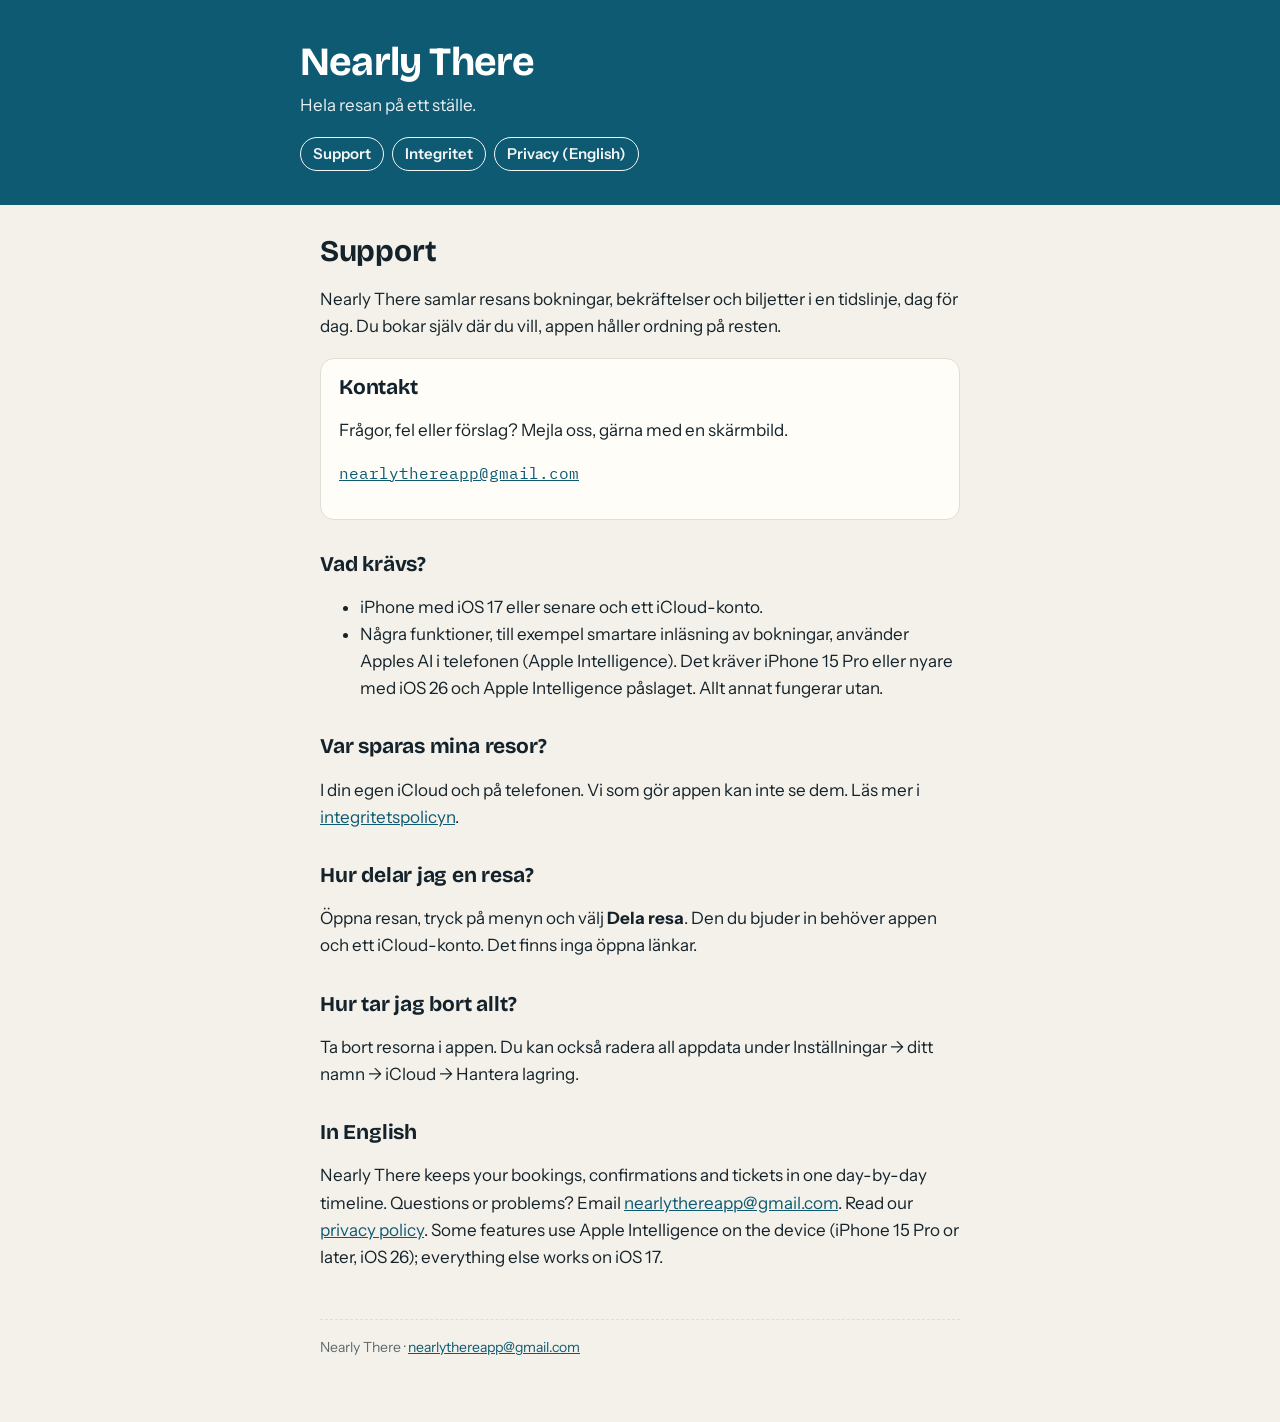
==== index.html @ 40d15160 "Supportsida och integritetspolicy (svenska och engelska) Co-Authored-By: Claude Opus 5.5 <noreply@an" ====
<!doctype html>
<html lang="sv">
<head>
<meta charset="utf-8">
<meta name="viewport" content="width=device-width, initial-scale=1">
<title>Nearly There – Support</title>
<meta name="description" content="Support och kontakt för appen Nearly There.">
<link rel="preconnect" href="https://fonts.googleapis.com">
<link rel="preconnect" href="https://fonts.gstatic.com" crossorigin>
<link href="https://fonts.googleapis.com/css2?family=Bricolage+Grotesque:opsz,wght@12..96,700&family=IBM+Plex+Mono:wght@500&family=Instrument+Sans:wght@400;600&display=swap" rel="stylesheet">
<link rel="stylesheet" href="style.css">
</head>
<body>
<header class="hero"><div class="inner">
<p class="brand">Nearly There</p>
<p class="tag">Hela resan på ett ställe.</p>
<nav><a href="./">Support</a><a href="integritet.html">Integritet</a><a href="privacy.html">Privacy (English)</a></nav>
</div></header>
<main>
<h1>Support</h1>
<p>Nearly There samlar resans bokningar, bekräftelser och biljetter i en tidslinje, dag för dag. Du bokar själv där du vill, appen håller ordning på resten.</p>

<div class="card">
<h2 style="margin-top:0">Kontakt</h2>
<p>Frågor, fel eller förslag? Mejla oss, gärna med en skärmbild.</p>
<p class="contact"><a href="mailto:nearlythereapp@gmail.com">nearlythereapp@gmail.com</a></p>
</div>

<h2>Vad krävs?</h2>
<ul>
<li>iPhone med iOS 17 eller senare och ett iCloud-konto.</li>
<li>Några funktioner, till exempel smartare inläsning av bokningar, använder Apples AI i telefonen (Apple Intelligence). Det kräver iPhone 15 Pro eller nyare med iOS 26 och Apple Intelligence påslaget. Allt annat fungerar utan.</li>
</ul>

<h2>Var sparas mina resor?</h2>
<p>I din egen iCloud och på telefonen. Vi som gör appen kan inte se dem. Läs mer i <a href="integritet.html">integritetspolicyn</a>.</p>

<h2>Hur delar jag en resa?</h2>
<p>Öppna resan, tryck på menyn och välj <strong>Dela resa</strong>. Den du bjuder in behöver appen och ett iCloud-konto. Det finns inga öppna länkar.</p>

<h2>Hur tar jag bort allt?</h2>
<p>Ta bort resorna i appen. Du kan också radera all appdata under Inställningar → ditt namn → iCloud → Hantera lagring.</p>

<h2 lang="en">In English</h2>
<p lang="en">Nearly There keeps your bookings, confirmations and tickets in one day-by-day timeline. Questions or problems? Email <a href="mailto:nearlythereapp@gmail.com">nearlythereapp@gmail.com</a>. Read our <a href="privacy.html">privacy policy</a>. Some features use Apple Intelligence on the device (iPhone 15 Pro or later, iOS 26); everything else works on iOS 17.</p>

<footer>Nearly There · <a href="mailto:nearlythereapp@gmail.com">nearlythereapp@gmail.com</a></footer>
</main>
</body>
</html>
---- style.css ----
:root {
  --bg: #f4f1ea; --surface: #fffdf8; --ink: #14232b; --muted: #5d6b72;
  --line: #e2ddd2; --accent: #0e5a73; --accent-ink: #ffffff; --accent-soft: #dcebef;
}
@media (prefers-color-scheme: dark) {
  :root {
    --bg: #0f1a1f; --surface: #172429; --ink: #eef2f3; --muted: #9fb0b6;
    --line: #2a3a40; --accent: #4fb3d1; --accent-ink: #0f1a1f; --accent-soft: #1d3a44;
  }
}
* { box-sizing: border-box; }
html { -webkit-text-size-adjust: 100%; }
body {
  margin: 0; background: var(--bg); color: var(--ink);
  font: 17px/1.6 "Instrument Sans", -apple-system, system-ui, sans-serif;
}
main { max-width: 680px; margin: 0 auto; padding: 0 20px 64px; }
a { color: var(--accent); }
header.hero {
  background: var(--accent); color: var(--accent-ink);
  padding: 40px 20px 34px; margin-bottom: 28px;
}
header.hero .inner { max-width: 680px; margin: 0 auto; }
.brand { font: 700 40px/1.1 "Bricolage Grotesque", -apple-system, sans-serif; letter-spacing: -0.02em; margin: 0; }
.tag { margin: 8px 0 0; opacity: 0.9; }
nav { display: flex; gap: 8px; flex-wrap: wrap; margin-top: 18px; }
nav a {
  color: var(--accent-ink); text-decoration: none; font-weight: 600; font-size: 15px;
  border: 1.5px solid currentColor; border-radius: 999px; padding: 4px 12px; opacity: 0.95;
}
h1, h2 { font-family: "Bricolage Grotesque", -apple-system, sans-serif; letter-spacing: -0.01em; line-height: 1.2; }
h1 { font-size: 30px; margin: 0 0 4px; }
h2 { font-size: 21px; margin: 32px 0 6px; }
.updated { color: var(--muted); font-size: 15px; margin: 0 0 20px; }
.card {
  background: var(--surface); border: 1px solid var(--line); border-radius: 14px;
  padding: 16px 18px; margin: 16px 0;
}
.card ul { margin: 0; padding-left: 20px; }
.contact { font-family: "IBM Plex Mono", ui-monospace, monospace; font-size: 16px; word-break: break-all; }
footer { color: var(--muted); font-size: 14px; margin-top: 48px; border-top: 1px dashed var(--line); padding-top: 16px; }
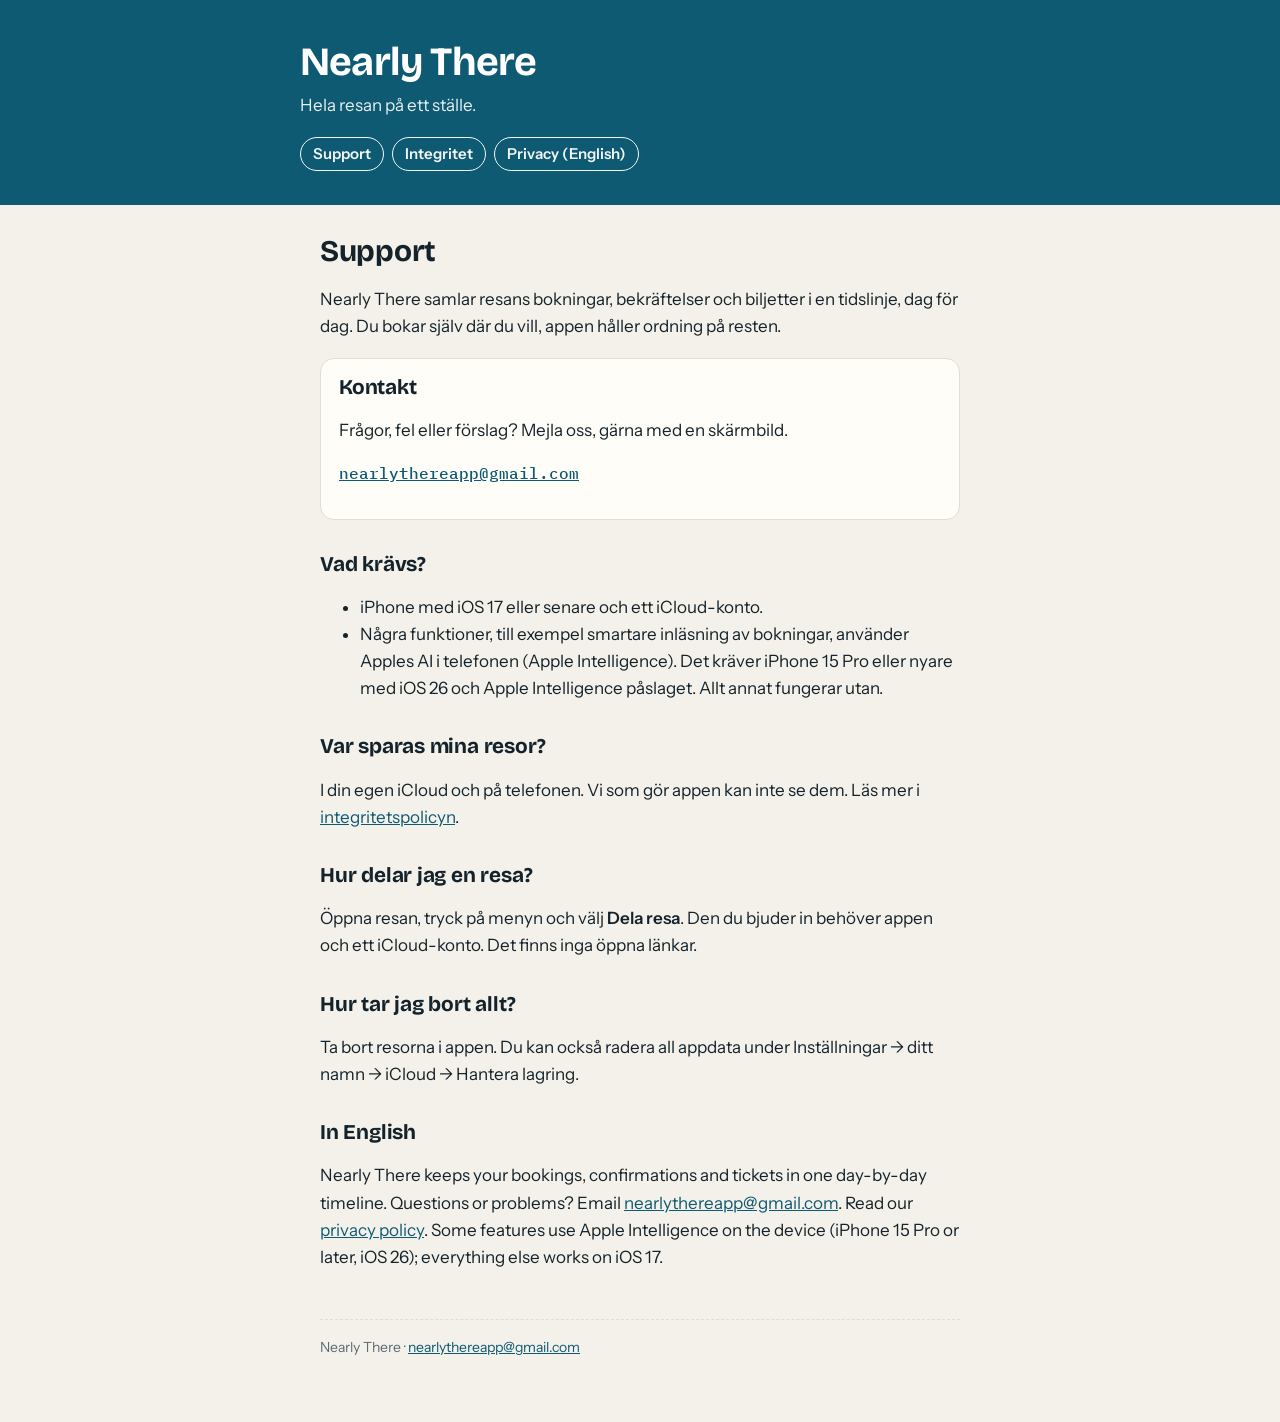
==== commit 7209ee66: "Typsnitten ligger på webbplatsen i stället för att hämtas från Google Fonts Co-Authored-By: Claude O" ====
--- a/index.html
+++ b/index.html
@@ -5,9 +5,6 @@
 <meta name="viewport" content="width=device-width, initial-scale=1">
 <title>Nearly There – Support</title>
 <meta name="description" content="Support och kontakt för appen Nearly There.">
-<link rel="preconnect" href="https://fonts.googleapis.com">
-<link rel="preconnect" href="https://fonts.gstatic.com" crossorigin>
-<link href="https://fonts.googleapis.com/css2?family=Bricolage+Grotesque:opsz,wght@12..96,700&family=IBM+Plex+Mono:wght@500&family=Instrument+Sans:wght@400;600&display=swap" rel="stylesheet">
 <link rel="stylesheet" href="style.css">
 </head>
 <body>
--- a/style.css
+++ b/style.css
@@ -1,3 +1,14 @@
+/* Typsnitten ligger på den här webbplatsen (SIL Open Font License, se fonts/OFL-licenser.txt).
+   Inget hämtas från Google eller någon annan, så besökarens IP-adress lämnas inte ut. */
+@font-face { font-family: "Bricolage Grotesque"; font-weight: 700; font-display: swap;
+  src: url("fonts/BricolageGrotesque-Bold.ttf") format("truetype"); }
+@font-face { font-family: "Instrument Sans"; font-weight: 400; font-display: swap;
+  src: url("fonts/InstrumentSans-Regular.ttf") format("truetype"); }
+@font-face { font-family: "Instrument Sans"; font-weight: 600; font-display: swap;
+  src: url("fonts/InstrumentSans-SemiBold.ttf") format("truetype"); }
+@font-face { font-family: "IBM Plex Mono"; font-weight: 500; font-display: swap;
+  src: url("fonts/IBMPlexMono-Medium.ttf") format("truetype"); }
+
 :root {
   --bg: #f4f1ea; --surface: #fffdf8; --ink: #14232b; --muted: #5d6b72;
   --line: #e2ddd2; --accent: #0e5a73; --accent-ink: #ffffff; --accent-soft: #dcebef;
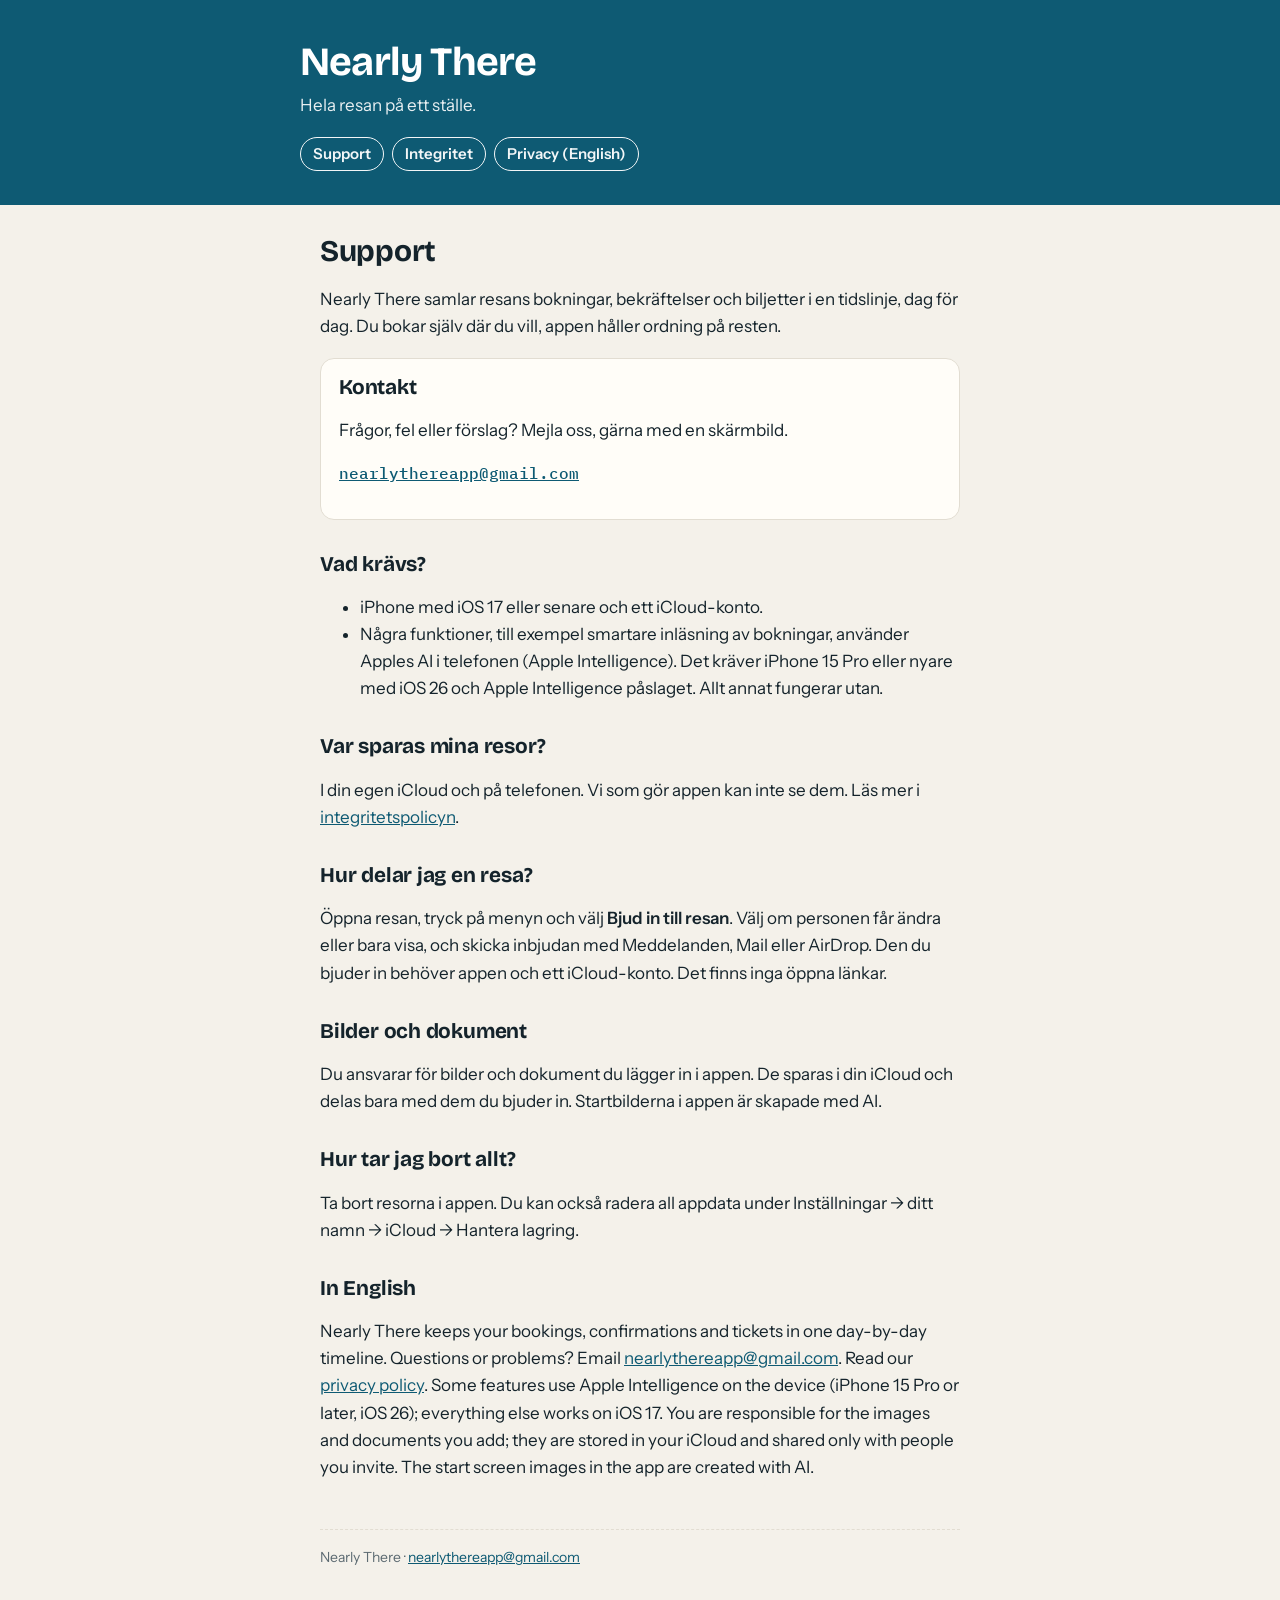
==== commit 1ff0db53: "Supportsidan: inbjudan med behörighet, ansvar för bilder och dokument, AI-skapade startbilder Co-Aut" ====
--- a/index.html
+++ b/index.html
@@ -33,13 +33,16 @@
 <p>I din egen iCloud och på telefonen. Vi som gör appen kan inte se dem. Läs mer i <a href="integritet.html">integritetspolicyn</a>.</p>
 
 <h2>Hur delar jag en resa?</h2>
-<p>Öppna resan, tryck på menyn och välj <strong>Dela resa</strong>. Den du bjuder in behöver appen och ett iCloud-konto. Det finns inga öppna länkar.</p>
+<p>Öppna resan, tryck på menyn och välj <strong>Bjud in till resan</strong>. Välj om personen får ändra eller bara visa, och skicka inbjudan med Meddelanden, Mail eller AirDrop. Den du bjuder in behöver appen och ett iCloud-konto. Det finns inga öppna länkar.</p>
+
+<h2>Bilder och dokument</h2>
+<p>Du ansvarar för bilder och dokument du lägger in i appen. De sparas i din iCloud och delas bara med dem du bjuder in. Startbilderna i appen är skapade med AI.</p>
 
 <h2>Hur tar jag bort allt?</h2>
 <p>Ta bort resorna i appen. Du kan också radera all appdata under Inställningar → ditt namn → iCloud → Hantera lagring.</p>
 
 <h2 lang="en">In English</h2>
-<p lang="en">Nearly There keeps your bookings, confirmations and tickets in one day-by-day timeline. Questions or problems? Email <a href="mailto:nearlythereapp@gmail.com">nearlythereapp@gmail.com</a>. Read our <a href="privacy.html">privacy policy</a>. Some features use Apple Intelligence on the device (iPhone 15 Pro or later, iOS 26); everything else works on iOS 17.</p>
+<p lang="en">Nearly There keeps your bookings, confirmations and tickets in one day-by-day timeline. Questions or problems? Email <a href="mailto:nearlythereapp@gmail.com">nearlythereapp@gmail.com</a>. Read our <a href="privacy.html">privacy policy</a>. Some features use Apple Intelligence on the device (iPhone 15 Pro or later, iOS 26); everything else works on iOS 17. You are responsible for the images and documents you add; they are stored in your iCloud and shared only with people you invite. The start screen images in the app are created with AI.</p>
 
 <footer>Nearly There · <a href="mailto:nearlythereapp@gmail.com">nearlythereapp@gmail.com</a></footer>
 </main>
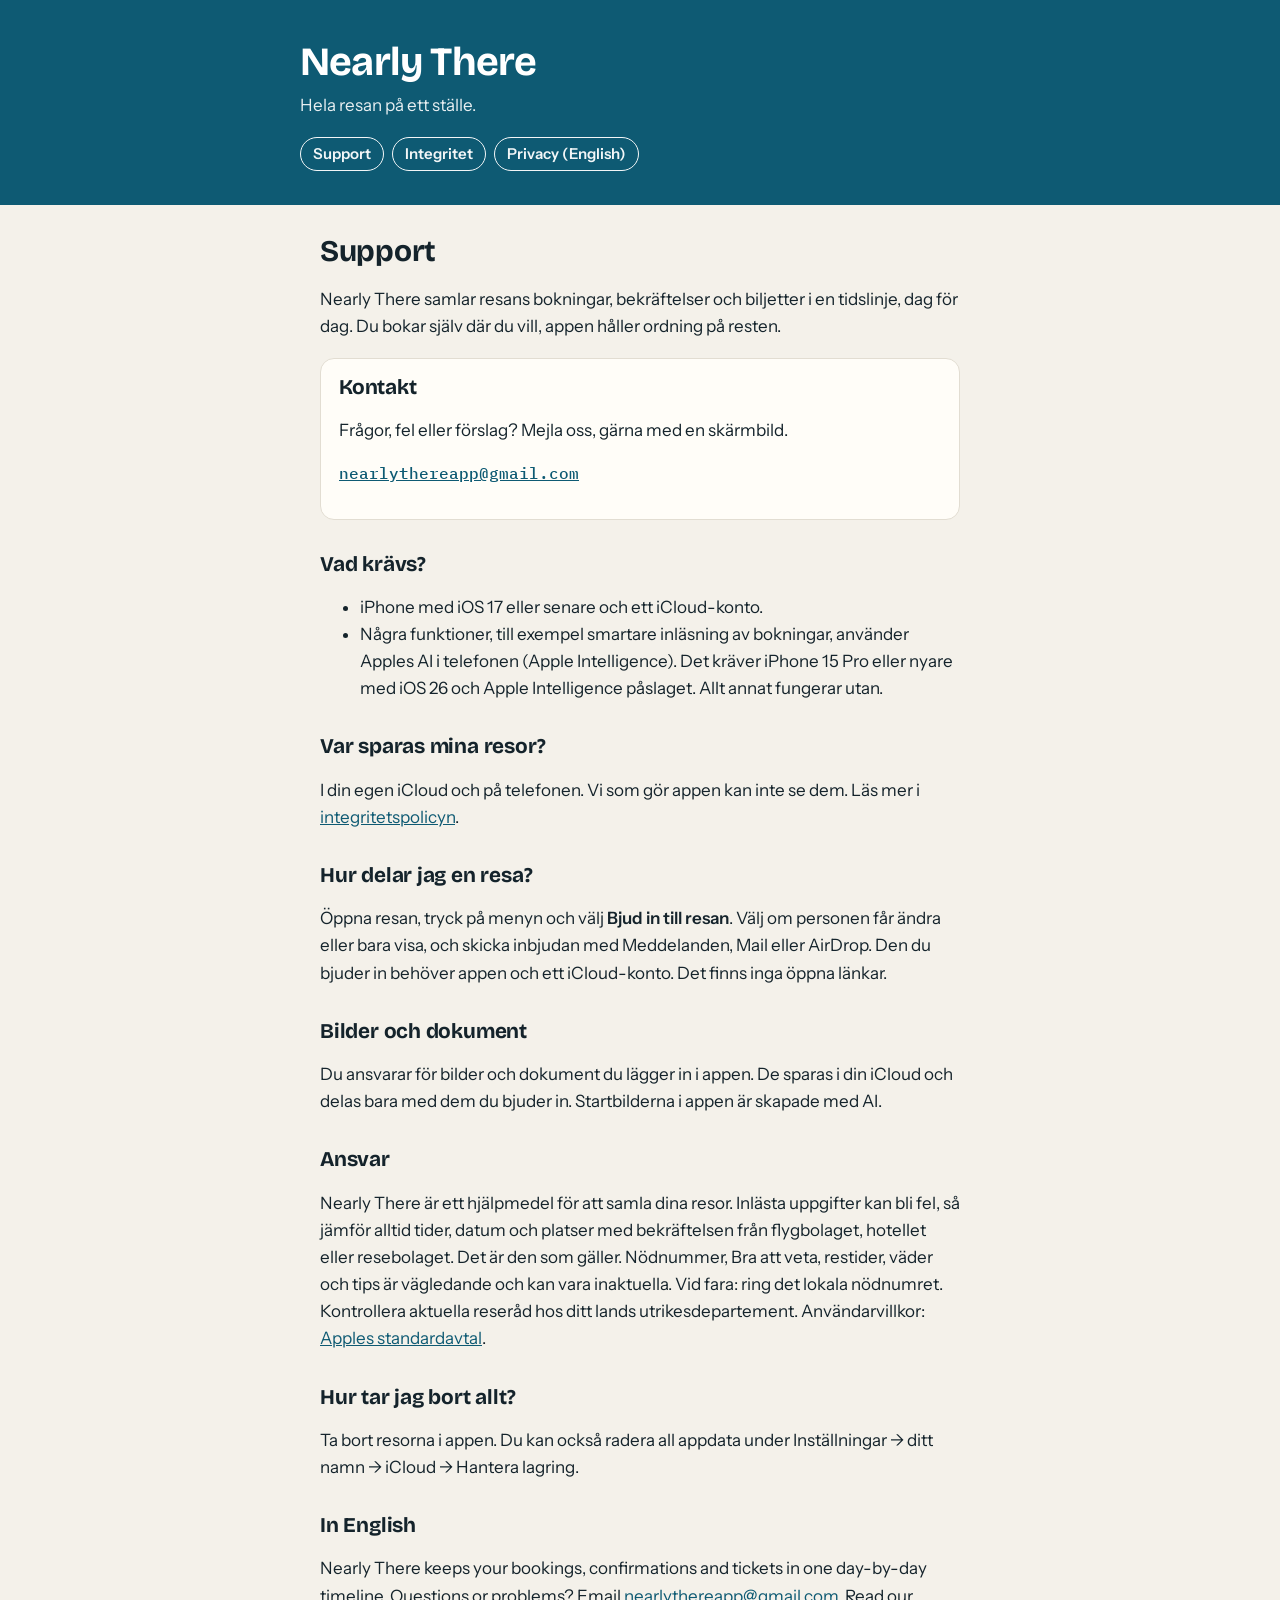
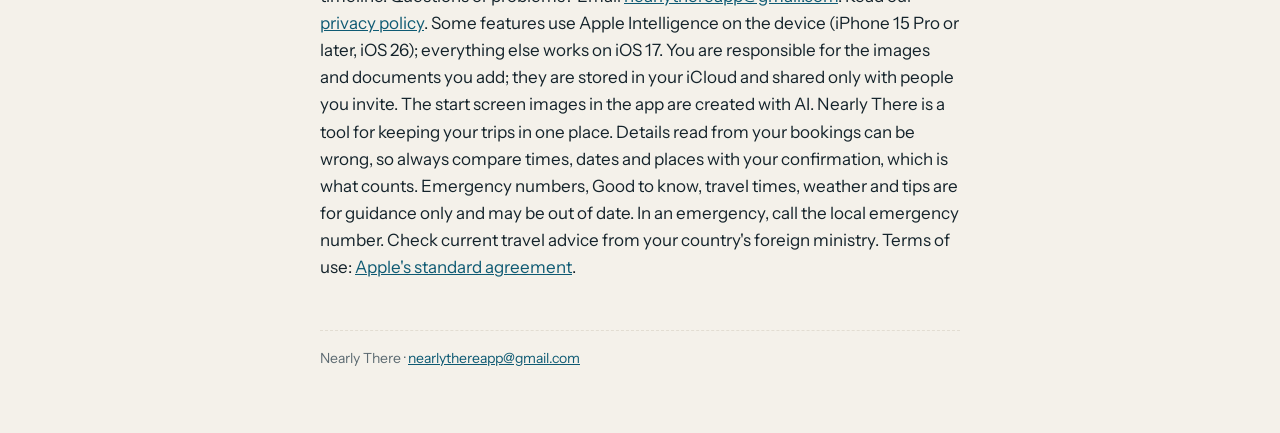
==== commit e7acc49d: "Ansvar på supportsidan Co-Authored-By: Claude Opus 5.5 <noreply@anthropic.com> Claude-Session: https" ====
--- a/index.html
+++ b/index.html
@@ -38,11 +38,14 @@
 <h2>Bilder och dokument</h2>
 <p>Du ansvarar för bilder och dokument du lägger in i appen. De sparas i din iCloud och delas bara med dem du bjuder in. Startbilderna i appen är skapade med AI.</p>
 
+<h2>Ansvar</h2>
+<p>Nearly There är ett hjälpmedel för att samla dina resor. Inlästa uppgifter kan bli fel, så jämför alltid tider, datum och platser med bekräftelsen från flygbolaget, hotellet eller resebolaget. Det är den som gäller. Nödnummer, Bra att veta, restider, väder och tips är vägledande och kan vara inaktuella. Vid fara: ring det lokala nödnumret. Kontrollera aktuella reseråd hos ditt lands utrikesdepartement. Användarvillkor: <a href="https://www.apple.com/legal/internet-services/itunes/dev/stdeula/">Apples standardavtal</a>.</p>
+
 <h2>Hur tar jag bort allt?</h2>
 <p>Ta bort resorna i appen. Du kan också radera all appdata under Inställningar → ditt namn → iCloud → Hantera lagring.</p>
 
 <h2 lang="en">In English</h2>
-<p lang="en">Nearly There keeps your bookings, confirmations and tickets in one day-by-day timeline. Questions or problems? Email <a href="mailto:nearlythereapp@gmail.com">nearlythereapp@gmail.com</a>. Read our <a href="privacy.html">privacy policy</a>. Some features use Apple Intelligence on the device (iPhone 15 Pro or later, iOS 26); everything else works on iOS 17. You are responsible for the images and documents you add; they are stored in your iCloud and shared only with people you invite. The start screen images in the app are created with AI.</p>
+<p lang="en">Nearly There keeps your bookings, confirmations and tickets in one day-by-day timeline. Questions or problems? Email <a href="mailto:nearlythereapp@gmail.com">nearlythereapp@gmail.com</a>. Read our <a href="privacy.html">privacy policy</a>. Some features use Apple Intelligence on the device (iPhone 15 Pro or later, iOS 26); everything else works on iOS 17. You are responsible for the images and documents you add; they are stored in your iCloud and shared only with people you invite. The start screen images in the app are created with AI. Nearly There is a tool for keeping your trips in one place. Details read from your bookings can be wrong, so always compare times, dates and places with your confirmation, which is what counts. Emergency numbers, Good to know, travel times, weather and tips are for guidance only and may be out of date. In an emergency, call the local emergency number. Check current travel advice from your country's foreign ministry. Terms of use: <a href="https://www.apple.com/legal/internet-services/itunes/dev/stdeula/">Apple's standard agreement</a>.</p>
 
 <footer>Nearly There · <a href="mailto:nearlythereapp@gmail.com">nearlythereapp@gmail.com</a></footer>
 </main>
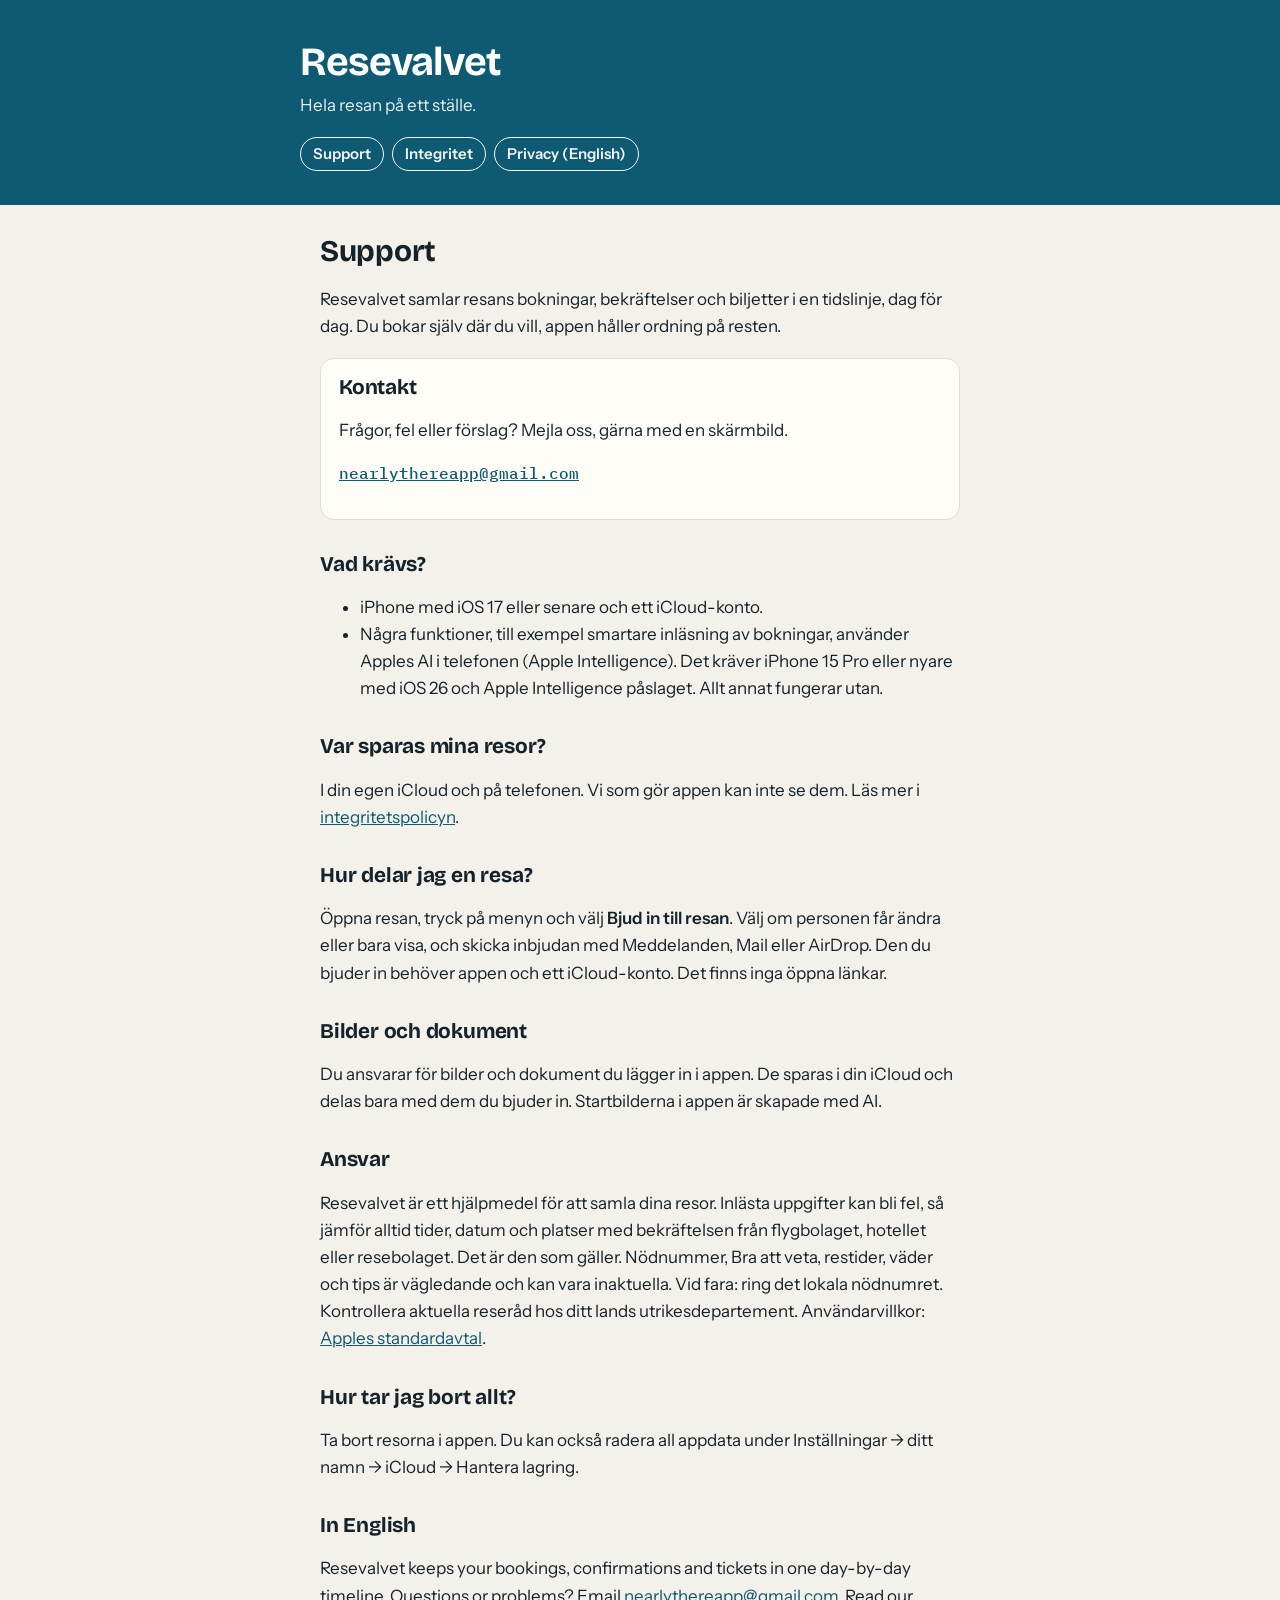
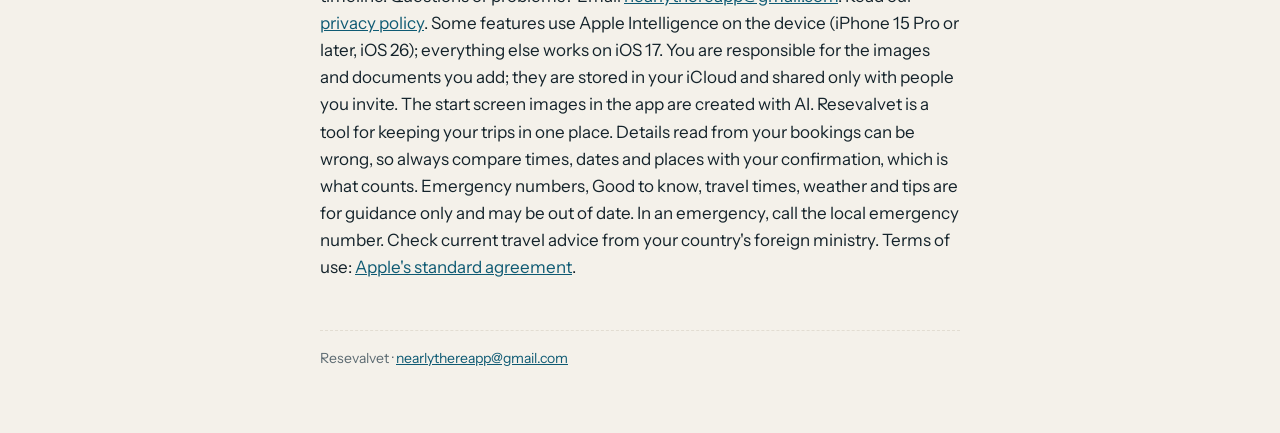
==== commit d044e650: "Byt namn till Resevalvet Co-Authored-By: Claude Opus 5.5 <noreply@anthropic.com> Claude-Session: htt" ====
--- a/index.html
+++ b/index.html
@@ -3,19 +3,19 @@
 <head>
 <meta charset="utf-8">
 <meta name="viewport" content="width=device-width, initial-scale=1">
-<title>Nearly There – Support</title>
-<meta name="description" content="Support och kontakt för appen Nearly There.">
+<title>Resevalvet – Support</title>
+<meta name="description" content="Support och kontakt för appen Resevalvet.">
 <link rel="stylesheet" href="style.css">
 </head>
 <body>
 <header class="hero"><div class="inner">
-<p class="brand">Nearly There</p>
+<p class="brand">Resevalvet</p>
 <p class="tag">Hela resan på ett ställe.</p>
 <nav><a href="./">Support</a><a href="integritet.html">Integritet</a><a href="privacy.html">Privacy (English)</a></nav>
 </div></header>
 <main>
 <h1>Support</h1>
-<p>Nearly There samlar resans bokningar, bekräftelser och biljetter i en tidslinje, dag för dag. Du bokar själv där du vill, appen håller ordning på resten.</p>
+<p>Resevalvet samlar resans bokningar, bekräftelser och biljetter i en tidslinje, dag för dag. Du bokar själv där du vill, appen håller ordning på resten.</p>
 
 <div class="card">
 <h2 style="margin-top:0">Kontakt</h2>
@@ -39,15 +39,15 @@
 <p>Du ansvarar för bilder och dokument du lägger in i appen. De sparas i din iCloud och delas bara med dem du bjuder in. Startbilderna i appen är skapade med AI.</p>
 
 <h2>Ansvar</h2>
-<p>Nearly There är ett hjälpmedel för att samla dina resor. Inlästa uppgifter kan bli fel, så jämför alltid tider, datum och platser med bekräftelsen från flygbolaget, hotellet eller resebolaget. Det är den som gäller. Nödnummer, Bra att veta, restider, väder och tips är vägledande och kan vara inaktuella. Vid fara: ring det lokala nödnumret. Kontrollera aktuella reseråd hos ditt lands utrikesdepartement. Användarvillkor: <a href="https://www.apple.com/legal/internet-services/itunes/dev/stdeula/">Apples standardavtal</a>.</p>
+<p>Resevalvet är ett hjälpmedel för att samla dina resor. Inlästa uppgifter kan bli fel, så jämför alltid tider, datum och platser med bekräftelsen från flygbolaget, hotellet eller resebolaget. Det är den som gäller. Nödnummer, Bra att veta, restider, väder och tips är vägledande och kan vara inaktuella. Vid fara: ring det lokala nödnumret. Kontrollera aktuella reseråd hos ditt lands utrikesdepartement. Användarvillkor: <a href="https://www.apple.com/legal/internet-services/itunes/dev/stdeula/">Apples standardavtal</a>.</p>
 
 <h2>Hur tar jag bort allt?</h2>
 <p>Ta bort resorna i appen. Du kan också radera all appdata under Inställningar → ditt namn → iCloud → Hantera lagring.</p>
 
 <h2 lang="en">In English</h2>
-<p lang="en">Nearly There keeps your bookings, confirmations and tickets in one day-by-day timeline. Questions or problems? Email <a href="mailto:nearlythereapp@gmail.com">nearlythereapp@gmail.com</a>. Read our <a href="privacy.html">privacy policy</a>. Some features use Apple Intelligence on the device (iPhone 15 Pro or later, iOS 26); everything else works on iOS 17. You are responsible for the images and documents you add; they are stored in your iCloud and shared only with people you invite. The start screen images in the app are created with AI. Nearly There is a tool for keeping your trips in one place. Details read from your bookings can be wrong, so always compare times, dates and places with your confirmation, which is what counts. Emergency numbers, Good to know, travel times, weather and tips are for guidance only and may be out of date. In an emergency, call the local emergency number. Check current travel advice from your country's foreign ministry. Terms of use: <a href="https://www.apple.com/legal/internet-services/itunes/dev/stdeula/">Apple's standard agreement</a>.</p>
+<p lang="en">Resevalvet keeps your bookings, confirmations and tickets in one day-by-day timeline. Questions or problems? Email <a href="mailto:nearlythereapp@gmail.com">nearlythereapp@gmail.com</a>. Read our <a href="privacy.html">privacy policy</a>. Some features use Apple Intelligence on the device (iPhone 15 Pro or later, iOS 26); everything else works on iOS 17. You are responsible for the images and documents you add; they are stored in your iCloud and shared only with people you invite. The start screen images in the app are created with AI. Resevalvet is a tool for keeping your trips in one place. Details read from your bookings can be wrong, so always compare times, dates and places with your confirmation, which is what counts. Emergency numbers, Good to know, travel times, weather and tips are for guidance only and may be out of date. In an emergency, call the local emergency number. Check current travel advice from your country's foreign ministry. Terms of use: <a href="https://www.apple.com/legal/internet-services/itunes/dev/stdeula/">Apple's standard agreement</a>.</p>
 
-<footer>Nearly There · <a href="mailto:nearlythereapp@gmail.com">nearlythereapp@gmail.com</a></footer>
+<footer>Resevalvet · <a href="mailto:nearlythereapp@gmail.com">nearlythereapp@gmail.com</a></footer>
 </main>
 </body>
 </html>
